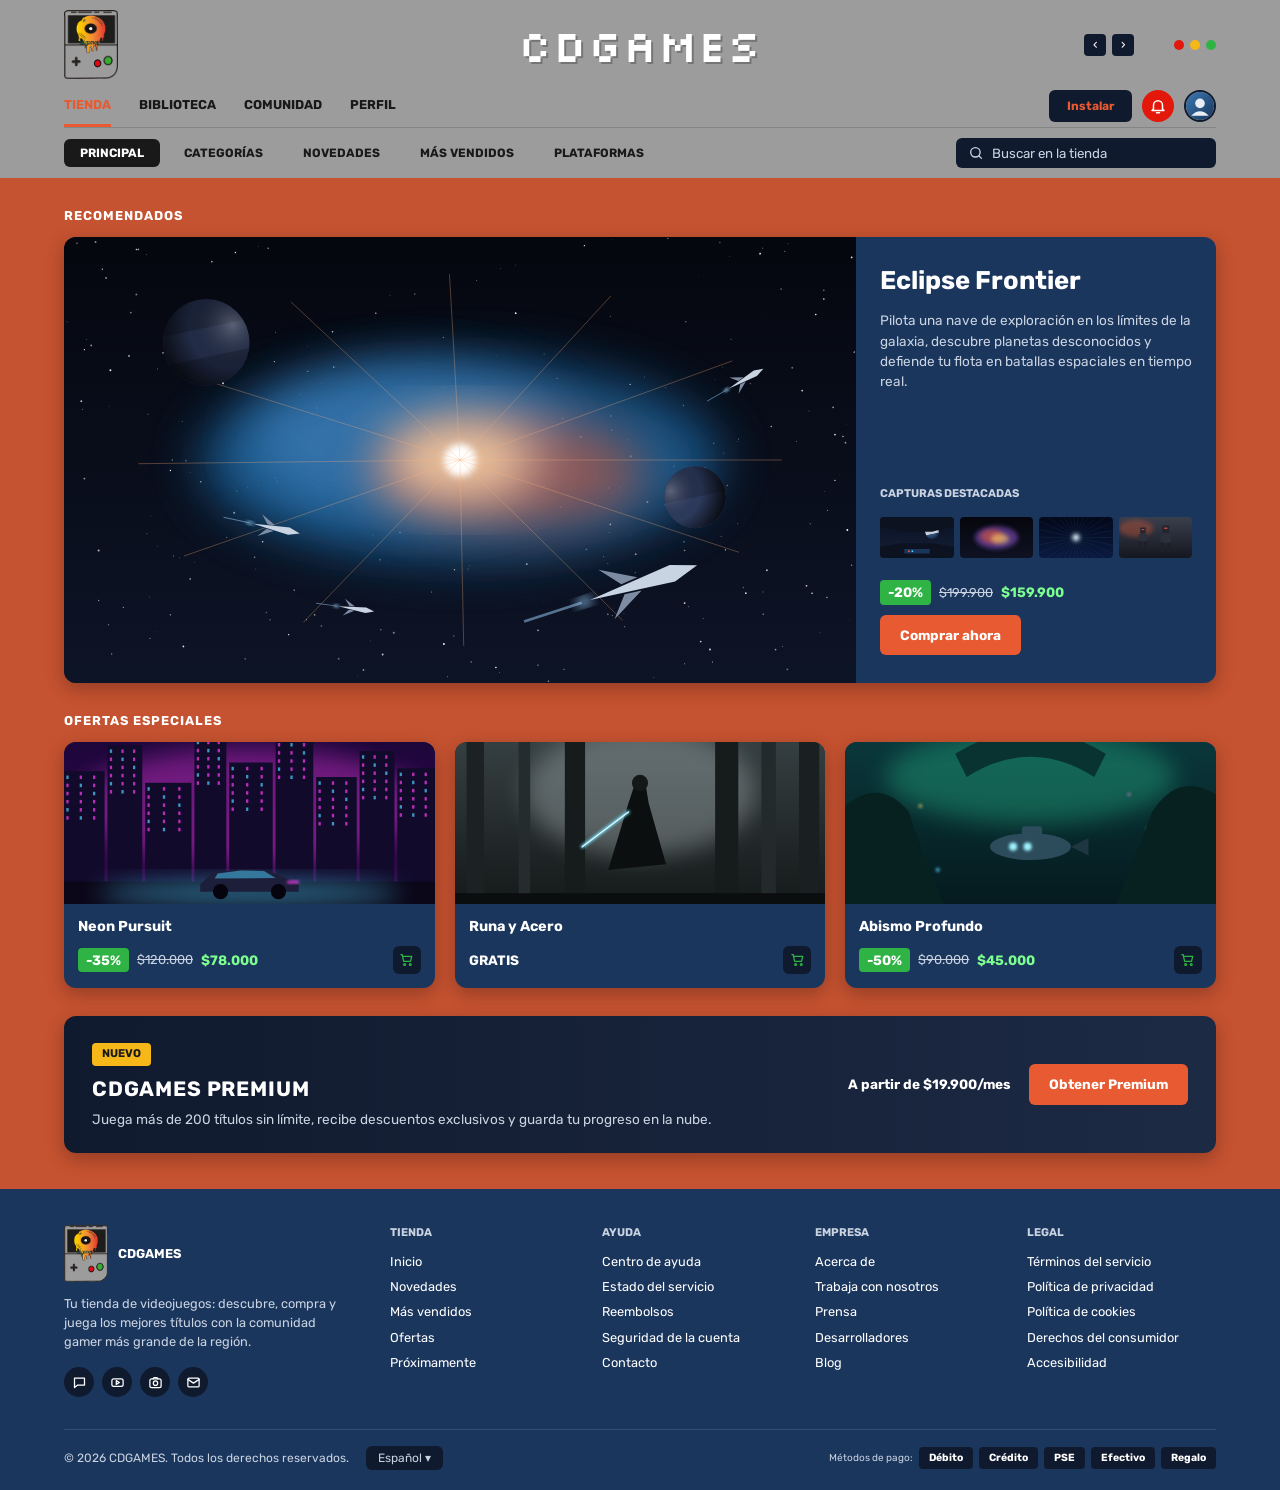
==== index.html @ 0717d4e6 "proyecto final" ====
<!DOCTYPE html>
<html lang="es">
<head>
  <meta charset="UTF-8">
  <!-- Esta línea hace que la página se adapte al ancho del celular -->
  <meta name="viewport" content="width=device-width, initial-scale=1.0">
  <title>CDGAMES | Tienda</title>
  <meta name="description" content="CDGAMES: tienda de videojuegos con ofertas, novedades y suscripción Premium.">
  <link rel="icon" href="img/logo-cdgames-peq.png">
  <link rel="stylesheet" href="css/estilos.css">
</head>
<body>

  <!-- ============ ENCABEZADO ============ -->
  <header class="encabezado">
    <div class="contenedor">
      <div class="encabezado-superior">
        <a class="logo" href="index.html" title="Ir al inicio">
          <img src="img/logo-cdgames-peq.png" alt="Logo de CD Games: consola portátil con un disco que se derrite">
        </a>
        <p class="marca">CDGAMES</p>
        <div class="controles" aria-hidden="true">
          <div class="flechas"><span>&lsaquo;</span><span>&rsaquo;</span></div>
          <div class="puntos"><span></span><span></span><span></span></div>
        </div>
      </div>

      <nav class="barra-menu" aria-label="Menú principal">
        <ul class="menu">
          <li><a class="activo" href="index.html">Tienda</a></li>
          <li><a href="biblioteca.html">Biblioteca</a></li>
          <li><a href="#comunidad">Comunidad</a></li>
          <li><a href="#perfil">Perfil</a></li>
        </ul>
        <div class="usuario">
          <a class="boton boton-oscuro" href="#instalar">Instalar</a>
          <span class="notificacion" title="Notificaciones">
            <svg class="icono" viewBox="0 0 24 24"><path d="M6 16v-5a6 6 0 0 1 12 0v5l2 2H4z"/><path d="M10 21h4"/></svg>
          </span>
          <img class="avatar" src="img/avatar.svg" alt="Foto de perfil">
        </div>
      </nav>

      <div class="submenu">
        <ul>
          <li><a class="activo" href="index.html">Principal</a></li>
          <li><a href="#categorias">Categorías</a></li>
          <li><a href="#novedades">Novedades</a></li>
          <li><a href="#ofertas">Más vendidos</a></li>
          <li><a href="#plataformas">Plataformas</a></li>
        </ul>
        <form class="buscador" role="search">
          <svg class="icono" viewBox="0 0 24 24"><circle cx="11" cy="11" r="7"/><path d="m20 20-3.5-3.5"/></svg>
          <input type="search" placeholder="Buscar en la tienda" aria-label="Buscar en la tienda">
        </form>
      </div>
    </div>
  </header>

  <!-- ============ CONTENIDO PRINCIPAL ============ -->
  <main class="contenedor">

    <!-- Juego recomendado -->
    <section>
      <h2 class="etiqueta-seccion">Recomendados</h2>
      <article class="destacado tarjeta">
        <img src="img/eclipse-portada.svg" alt="Naves espaciales frente a una explosión de luz azul y naranja">
        <div class="destacado-info">
          <h1>Eclipse Frontier</h1>
          <p>Pilota una nave de exploración en los límites de la galaxia, descubre planetas desconocidos y defiende tu flota en batallas espaciales en tiempo real.</p>
          <h2>Capturas destacadas</h2>
          <div class="capturas">
            <img src="img/cap-cabina.svg" alt="Cabina de la nave">
            <img src="img/cap-nebulosa.svg" alt="Nebulosa de colores">
            <img src="img/cap-salto.svg" alt="Salto a la velocidad de la luz">
            <img src="img/cap-mechas.svg" alt="Robots de combate">
          </div>
          <div class="compra">
            <div class="precio">
              <span class="descuento">-20%</span>
              <del>$199.900</del>
              <strong>$159.900</strong>
            </div>
            <a class="boton boton-naranja" href="juego.html">Comprar ahora</a>
          </div>
        </div>
      </article>
    </section>

    <!-- Ofertas -->
    <section id="ofertas">
      <h2 class="etiqueta-seccion">Ofertas especiales</h2>
      <div class="ofertas">
        <article class="juego tarjeta">
          <a href="juego.html"><img src="img/neon-pursuit.svg" alt="Auto deportivo en una ciudad con luces de neón"></a>
          <div class="juego-info">
            <h3>Neon Pursuit</h3>
            <div class="juego-pie">
              <div class="precio"><span class="descuento">-35%</span><del>$120.000</del><strong>$78.000</strong></div>
              <a class="carrito" href="juego.html" title="Agregar al carrito">
                <svg class="icono" viewBox="0 0 24 24"><path d="M3 4h2l2.4 11h11l2-8H6.5"/><circle cx="9" cy="20" r="1.5"/><circle cx="18" cy="20" r="1.5"/></svg>
              </a>
            </div>
          </div>
        </article>

        <article class="juego tarjeta">
          <a href="juego.html"><img src="img/runa-acero.svg" alt="Caballero con espada brillante en un bosque oscuro"></a>
          <div class="juego-info">
            <h3>Runa y Acero</h3>
            <div class="juego-pie">
              <span class="gratis">GRATIS</span>
              <a class="carrito" href="juego.html" title="Agregar al carrito">
                <svg class="icono" viewBox="0 0 24 24"><path d="M3 4h2l2.4 11h11l2-8H6.5"/><circle cx="9" cy="20" r="1.5"/><circle cx="18" cy="20" r="1.5"/></svg>
              </a>
            </div>
          </div>
        </article>

        <article class="juego tarjeta">
          <a href="juego.html"><img src="img/abismo-profundo.svg" alt="Submarino explorando una cueva submarina con luces verdes"></a>
          <div class="juego-info">
            <h3>Abismo Profundo</h3>
            <div class="juego-pie">
              <div class="precio"><span class="descuento">-50%</span><del>$90.000</del><strong>$45.000</strong></div>
              <a class="carrito" href="juego.html" title="Agregar al carrito">
                <svg class="icono" viewBox="0 0 24 24"><path d="M3 4h2l2.4 11h11l2-8H6.5"/><circle cx="9" cy="20" r="1.5"/><circle cx="18" cy="20" r="1.5"/></svg>
              </a>
            </div>
          </div>
        </article>
      </div>
    </section>

    <!-- Suscripción Premium -->
    <section class="premium">
      <div>
        <span class="insignia">Nuevo</span>
        <h2>CDGAMES PREMIUM</h2>
        <p>Juega más de 200 títulos sin límite, recibe descuentos exclusivos y guarda tu progreso en la nube.</p>
      </div>
      <div class="premium-precio">
        <span>A partir de $19.900/mes</span>
        <a class="boton boton-naranja" href="#premium">Obtener Premium</a>
      </div>
    </section>

  </main>

  <!-- ============ PIE DE PÁGINA ============ -->
  <footer class="pie">
    <div class="contenedor">
      <div class="pie-columnas">
        <div>
          <div class="pie-marca">
            <img src="img/logo-cdgames-peq.png" alt="Logo de CD Games">
            <span>CDGAMES</span>
          </div>
          <p>Tu tienda de videojuegos: descubre, compra y juega los mejores títulos con la comunidad gamer más grande de la región.</p>
          <div class="redes">
            <a href="#comunidad" title="Chat de la comunidad"><svg class="icono" viewBox="0 0 24 24"><path d="M4 5h16v11H9l-5 4z"/></svg></a>
            <a href="#videos" title="Videos"><svg class="icono" viewBox="0 0 24 24"><rect x="3" y="6" width="18" height="12" rx="3"/><path d="m10 9 5 3-5 3z"/></svg></a>
            <a href="#fotos" title="Fotos"><svg class="icono" viewBox="0 0 24 24"><rect x="3" y="6" width="18" height="14" rx="3"/><circle cx="12" cy="13" r="3.5"/><path d="M8 6l2-2h4l2 2"/></svg></a>
            <a href="#correo" title="Correo"><svg class="icono" viewBox="0 0 24 24"><rect x="3" y="5" width="18" height="14" rx="2"/><path d="m3 7 9 6 9-6"/></svg></a>
          </div>
        </div>
        <div>
          <h3>Tienda</h3>
          <ul>
            <li><a href="index.html">Inicio</a></li>
            <li><a href="#novedades">Novedades</a></li>
            <li><a href="#ofertas">Más vendidos</a></li>
            <li><a href="#ofertas">Ofertas</a></li>
            <li><a href="#proximamente">Próximamente</a></li>
          </ul>
        </div>
        <div>
          <h3>Ayuda</h3>
          <ul>
            <li><a href="#ayuda">Centro de ayuda</a></li>
            <li><a href="#estado">Estado del servicio</a></li>
            <li><a href="#reembolsos">Reembolsos</a></li>
            <li><a href="#seguridad">Seguridad de la cuenta</a></li>
            <li><a href="#contacto">Contacto</a></li>
          </ul>
        </div>
        <div>
          <h3>Empresa</h3>
          <ul>
            <li><a href="#acerca">Acerca de</a></li>
            <li><a href="#empleo">Trabaja con nosotros</a></li>
            <li><a href="#prensa">Prensa</a></li>
            <li><a href="#desarrolladores">Desarrolladores</a></li>
            <li><a href="#blog">Blog</a></li>
          </ul>
        </div>
        <div>
          <h3>Legal</h3>
          <ul>
            <li><a href="#terminos">Términos del servicio</a></li>
            <li><a href="#privacidad">Política de privacidad</a></li>
            <li><a href="#cookies">Política de cookies</a></li>
            <li><a href="#consumidor">Derechos del consumidor</a></li>
            <li><a href="#accesibilidad">Accesibilidad</a></li>
          </ul>
        </div>
      </div>
      <div class="pie-inferior">
        <p>© 2026 CDGAMES. Todos los derechos reservados. <span class="idioma">Español ▾</span></p>
        <div class="pagos">
          <small>Métodos de pago:</small>
          <span>Débito</span><span>Crédito</span><span>PSE</span><span>Efectivo</span><span>Regalo</span>
        </div>
      </div>
    </div>
  </footer>

</body>
</html>
---- css/estilos.css ----
/* =====================================================================
   CDGAMES – Hoja de estilos
   Un solo archivo CSS para las tres páginas (index, juego y biblioteca).
   Orden: 1) variables  2) base  3) encabezado  4) contenido de cada página
          5) pie de página  6) diseño adaptable (responsive)
   ===================================================================== */

/* ---------- 0. TIPOGRAFÍAS (incluidas en la carpeta fuentes, funcionan sin internet) ---------- */
@font-face {
  font-family: 'Silkscreen';
  src: url('../fuentes/Silkscreen-400.woff2') format('woff2');
  font-weight: 400;
  font-display: swap;
}

@font-face {
  font-family: 'Rubik';
  src: url('../fuentes/Rubik-400.woff2') format('woff2');
  font-weight: 400;
  font-display: swap;
}

@font-face {
  font-family: 'Rubik';
  src: url('../fuentes/Rubik-500.woff2') format('woff2');
  font-weight: 500;
  font-display: swap;
}

@font-face {
  font-family: 'Rubik';
  src: url('../fuentes/Rubik-700.woff2') format('woff2');
  font-weight: 700;
  font-display: swap;
}

/* ---------- 1. VARIABLES: la paleta de colores en un solo lugar ---------- */
:root {
  --azul: #1b365d;          /* azul marino: tarjetas y pie de página */
  --azul-claro: #3b79b2;    /* azul de apoyo: detalles y bordes */
  --azul-noche: #101a2e;    /* azul casi negro: botones oscuros y banner premium */
  --naranja-fondo: #c55230; /* naranja quemado: fondo del contenido */
  --naranja: #e85a31;       /* naranja vivo: botones y elemento activo */
  --gris: #9d9c9c;          /* gris del cuerpo de la consola del logo: encabezado */
  --negro: #191919;         /* negro de la pantalla del logo */
  --amarillo: #f6b819;      /* amarillo del disco del logo: etiquetas */
  --rojo: #e3170a;          /* rojo del botón de la consola */
  --verde: #2fb344;         /* verde del botón de la consola: descuentos y "en línea" */
  --blanco: #ffffff;
  --texto-suave: #c9d3e1;   /* texto secundario sobre azul */

  --radio: 12px;            /* esquinas redondeadas de las tarjetas */
  --sombra: 0 6px 18px rgba(0, 0, 0, 0.25);
  --fuente: 'Rubik', 'Segoe UI', Arial, sans-serif;
  --fuente-pixel: 'Silkscreen', 'Courier New', monospace;
}

/* ---------- 2. BASE ---------- */
* {
  box-sizing: border-box;   /* el ancho incluye el relleno y el borde */
  margin: 0;
  padding: 0;
}

body {
  font-family: var(--fuente);
  color: var(--blanco);
  background-color: var(--naranja-fondo);
  line-height: 1.5;
}

img {
  display: block;
  max-width: 100%;          /* las imágenes nunca se salen de su contenedor */
}

a {
  color: inherit;
  text-decoration: none;
}

ul {
  list-style: none;
}

/* Contenedor: centra el contenido y limita su ancho en pantallas grandes */
.contenedor {
  width: 100%;
  max-width: 1200px;
  margin: 0 auto;
  padding: 0 24px;
}

/* Títulos pequeños en mayúsculas ("RECOMENDADOS", "OFERTAS ESPECIALES"...) */
.etiqueta-seccion {
  font-size: 0.8rem;
  font-weight: 700;
  letter-spacing: 0.08em;
  text-transform: uppercase;
  margin: 28px 0 12px;
}

/* Botones */
.boton {
  display: inline-flex;
  align-items: center;
  justify-content: center;
  gap: 8px;
  padding: 10px 20px;
  border: none;
  border-radius: 6px;
  font-family: var(--fuente);
  font-weight: 700;
  font-size: 0.85rem;
  cursor: pointer;
  transition: transform 0.15s, filter 0.15s;
}

.boton:hover {
  transform: translateY(-2px);
  filter: brightness(1.1);
}

.boton-naranja {
  background-color: var(--naranja);
  color: var(--blanco);
}

.boton-oscuro {
  background-color: var(--azul-noche);
  color: var(--naranja);
}

/* Etiqueta verde de descuento y precio */
.precio {
  display: flex;
  align-items: center;
  gap: 8px;
  font-size: 0.85rem;
}

.descuento {
  background-color: var(--verde);
  color: var(--blanco);
  font-weight: 700;
  padding: 2px 8px;
  border-radius: 4px;
}

.precio del {
  color: var(--texto-suave);
  font-size: 0.8rem;
}

.precio strong {
  color: #7dff8f;
}

/* Etiqueta amarilla ("NUEVO", "RECOMENDADO PARA TI") */
.insignia {
  display: inline-block;
  background-color: var(--amarillo);
  color: var(--negro);
  font-size: 0.7rem;
  font-weight: 700;
  text-transform: uppercase;
  padding: 3px 10px;
  border-radius: 4px;
}

/* Tarjeta azul reutilizable */
.tarjeta {
  background-color: var(--azul);
  border-radius: var(--radio);
  box-shadow: var(--sombra);
  overflow: hidden;         /* recorta la imagen con las esquinas redondeadas */
}

/* Íconos SVG dentro del texto */
.icono {
  width: 18px;
  height: 18px;
  fill: none;
  stroke: currentColor;
  stroke-width: 2;
  stroke-linecap: round;
  stroke-linejoin: round;
}

/* ---------- 3. ENCABEZADO (igual en las tres páginas) ---------- */
.encabezado {
  background-color: var(--gris);
}

.encabezado-superior {
  display: grid;
  grid-template-columns: 1fr auto 1fr;   /* logo | marca centrada | controles */
  align-items: center;
  padding-top: 10px;
}

.logo img {
  width: 54px;
}

.marca {
  font-family: var(--fuente-pixel);
  font-size: 2.8rem;
  line-height: 1.1;
  color: var(--blanco);
  letter-spacing: 0.02em;
  text-shadow: 2px 2px 0 rgba(0, 0, 0, 0.25);
}

.controles {
  display: flex;
  justify-content: flex-end;
  align-items: center;
  gap: 40px;
}

.flechas {
  display: flex;
  gap: 6px;
}

.flechas span {
  width: 22px;
  height: 22px;
  border-radius: 4px;
  background-color: var(--azul-noche);
  color: var(--blanco);
  font-size: 0.8rem;
  display: grid;
  place-items: center;
}

/* Los tres puntos de colores son los botones del logo (rojo, amarillo, verde) */
.puntos {
  display: flex;
  gap: 6px;
}

.puntos span {
  width: 10px;
  height: 10px;
  border-radius: 50%;
}

.puntos span:nth-child(1) { background-color: var(--rojo); }
.puntos span:nth-child(2) { background-color: var(--amarillo); }
.puntos span:nth-child(3) { background-color: var(--verde); }

/* Menú principal */
.barra-menu {
  display: flex;
  justify-content: space-between;
  align-items: center;
  gap: 16px;
  padding: 6px 0 0;
  border-bottom: 1px solid rgba(0, 0, 0, 0.15);
}

.menu {
  display: flex;
  gap: 28px;
}

.menu a {
  display: block;
  padding: 10px 0;
  font-size: 0.8rem;
  font-weight: 700;
  text-transform: uppercase;
  color: var(--negro);
  border-bottom: 3px solid transparent;
}

.menu a:hover,
.menu a.activo {
  color: var(--naranja);
  border-bottom-color: var(--naranja);   /* línea naranja bajo la página actual */
}

.usuario {
  display: flex;
  align-items: center;
  gap: 10px;
}

.usuario .boton {
  padding: 7px 18px;
  font-size: 0.75rem;
}

.notificacion {
  width: 32px;
  height: 32px;
  border-radius: 50%;
  background-color: var(--rojo);
  display: grid;
  place-items: center;
  color: var(--blanco);
}

.avatar {
  width: 32px;
  height: 32px;
  border-radius: 50%;
  border: 2px solid var(--azul-noche);
}

/* Submenú con buscador (tienda y detalle del juego) */
.submenu {
  display: flex;
  justify-content: space-between;
  align-items: center;
  gap: 16px;
  padding: 10px 0;
}

.submenu ul {
  display: flex;
  gap: 8px;
}

.submenu a {
  display: block;
  padding: 5px 16px;
  border-radius: 6px;
  font-size: 0.75rem;
  font-weight: 700;
  text-transform: uppercase;
  color: var(--negro);
}

.submenu a:hover {
  background-color: rgba(0, 0, 0, 0.1);
}

.submenu a.activo {
  background-color: var(--negro);
  color: var(--blanco);
}

.buscador {
  display: flex;
  align-items: center;
  gap: 8px;
  background-color: var(--azul-noche);
  color: var(--texto-suave);
  border-radius: 6px;
  padding: 6px 12px;
  width: 260px;
}

.buscador input {
  background: transparent;
  border: none;
  outline: none;
  color: var(--blanco);
  font-family: var(--fuente);
  width: 100%;
}

.buscador input::placeholder {
  color: var(--texto-suave);
}

/* ---------- 4A. PÁGINA DE INICIO (TIENDA) ---------- */
.destacado {
  display: grid;
  grid-template-columns: 2.2fr 1fr;      /* imagen grande | información */
}

.destacado > img {
  width: 100%;
  height: 100%;
  min-height: 320px;
  object-fit: cover;
}

.destacado-info {
  display: flex;
  flex-direction: column;
  gap: 14px;
  padding: 28px 24px;
}

.destacado-info h1 {
  font-size: 1.6rem;
  line-height: 1.2;
}

.destacado-info p {
  font-size: 0.85rem;
  color: var(--texto-suave);
}

.destacado-info h2 {
  margin-top: auto;                      /* empuja las capturas hacia abajo */
  font-size: 0.7rem;
  text-transform: uppercase;
  color: var(--texto-suave);
}

.capturas {
  display: grid;
  grid-template-columns: repeat(4, 1fr);
  gap: 6px;
}

.capturas img {
  aspect-ratio: 16 / 9;
  object-fit: cover;
  border-radius: 4px;
}

.compra {
  display: flex;
  justify-content: space-between;
  align-items: center;
  flex-wrap: wrap;
  gap: 10px;
  margin-top: 8px;
}

/* Rejilla de ofertas: 3 columnas en computador */
.ofertas {
  display: grid;
  grid-template-columns: repeat(3, 1fr);
  gap: 20px;
}

.juego img {
  width: 100%;
  aspect-ratio: 16 / 7;
  object-fit: cover;
}

.juego-info {
  padding: 12px 14px 14px;
}

.juego-info h3 {
  font-size: 0.9rem;
  margin-bottom: 8px;
}

.juego-pie {
  display: flex;
  justify-content: space-between;
  align-items: center;
}

.gratis {
  font-weight: 700;
  font-size: 0.85rem;
}

.carrito {
  width: 28px;
  height: 28px;
  border-radius: 6px;
  background-color: var(--azul-noche);
  display: grid;
  place-items: center;
  color: var(--verde);
}

.carrito .icono {
  width: 15px;
  height: 15px;
}

/* Banner de suscripción */
.premium {
  display: flex;
  justify-content: space-between;
  align-items: center;
  gap: 20px;
  flex-wrap: wrap;
  margin: 28px 0 36px;
  padding: 24px 28px;
  border-radius: var(--radio);
  background: linear-gradient(90deg, var(--azul-noche), #1d2a44);
  box-shadow: var(--sombra);
}

.premium h2 {
  font-size: 1.3rem;
  letter-spacing: 0.04em;
  margin: 8px 0 4px;
}

.premium p {
  font-size: 0.85rem;
  color: var(--texto-suave);
}

.premium-precio {
  display: flex;
  align-items: center;
  gap: 18px;
  font-weight: 700;
  font-size: 0.85rem;
}

/* ---------- 4B. PÁGINA DEL JUEGO ---------- */
.detalle {
  display: grid;
  grid-template-columns: 2fr 1fr;        /* contenido | columna de compra */
  gap: 28px;
  padding-top: 24px;       /* solo arriba y abajo: los lados los da .contenedor */
  padding-bottom: 40px;
}

.detalle h1 {
  font-size: 2rem;
  line-height: 1.2;
}

.etiquetas {
  display: flex;
  flex-wrap: wrap;
  gap: 6px;
  margin: 10px 0 20px;
}

.etiquetas li {
  background-color: var(--azul);
  font-size: 0.7rem;
  padding: 2px 10px;
  border-radius: 4px;
}

.imagen-principal {
  width: 100%;
  aspect-ratio: 2 / 1;
  object-fit: cover;
  border-radius: var(--radio);
  box-shadow: var(--sombra);
}

.galeria {
  display: grid;
  grid-template-columns: repeat(5, 1fr);
  gap: 10px;
  margin-top: 12px;
}

.galeria img {
  aspect-ratio: 16 / 9;
  object-fit: cover;
  border-radius: 6px;
  border: 2px solid transparent;
}

.galeria img:hover {
  border-color: var(--amarillo);
}

.texto-juego {
  font-size: 0.9rem;
}

/* Tabla de requisitos */
.requisitos {
  width: 100%;
  border-collapse: separate;
  border-spacing: 0 4px;                 /* separa las filas como en el diseño */
  font-size: 0.85rem;
}

.requisitos th,
.requisitos td {
  background-color: var(--azul);
  padding: 8px 12px;
}

.requisitos th {
  text-align: left;
  border-radius: 4px 0 0 4px;
}

.requisitos td {
  text-align: right;
  color: var(--texto-suave);
  border-radius: 0 4px 4px 0;
}

.comentario {
  padding: 16px;
}

.comentario-cabecera {
  display: flex;
  justify-content: space-between;
  align-items: center;
  margin-bottom: 8px;
}

.autor {
  display: flex;
  align-items: center;
  gap: 10px;
  font-weight: 700;
  font-size: 0.85rem;
}

.autor img {
  width: 28px;
  border-radius: 50%;
}

.recomendado {
  color: #7dff8f;
  font-size: 0.8rem;
  font-weight: 700;
}

.comentario p {
  font-size: 0.85rem;
  color: var(--texto-suave);
}

.lateral {
  display: flex;
  flex-direction: column;
  gap: 18px;
}

.lateral > img {
  border-radius: var(--radio);
  aspect-ratio: 2 / 1;
  object-fit: cover;
  box-shadow: var(--sombra);
}

.panel {
  padding: 18px;
  display: flex;
  flex-direction: column;
  gap: 12px;
}

.panel .insignia {
  align-self: flex-start;  /* la etiqueta mide solo lo que mide su texto */
}

.panel h2 {
  font-size: 1.05rem;
}

.panel p {
  font-size: 0.8rem;
  color: var(--texto-suave);
}

.panel .boton {
  width: 100%;
  padding: 12px;
}

.disponible {
  text-align: center;
  color: #7dff8f;
  font-size: 0.75rem;
}

.panel h3 {
  font-size: 0.75rem;
  text-transform: uppercase;
}

.amigos {
  display: flex;
  align-items: center;
  gap: 6px;
  font-size: 0.8rem;
  color: var(--texto-suave);
}

.amigos img {
  width: 28px;
  border-radius: 50%;
}

.en-linea {
  width: 8px;
  height: 8px;
  border-radius: 50%;
  background-color: var(--verde);
}

/* ---------- 4C. PÁGINA DE BIBLIOTECA ---------- */
.biblioteca {
  display: grid;
  grid-template-columns: 240px 1fr;      /* menú lateral | contenido */
  min-height: 640px;
}

.barra-lateral {
  background-color: var(--gris);
  padding: 16px;
  color: var(--negro);
}

.barra-lateral .buscador {
  width: 100%;
  margin-bottom: 12px;
}

.barra-lateral h2 {
  font-size: 0.7rem;
  text-transform: uppercase;
  margin: 14px 0 8px;
}

.filtro {
  font-size: 0.8rem;
}

.lista-juegos a {
  display: flex;
  align-items: center;
  gap: 10px;
  padding: 6px 10px;
  border-radius: 6px;
  font-size: 0.8rem;
  font-weight: 700;
}

.lista-juegos a:hover {
  background-color: rgba(0, 0, 0, 0.1);
}

.lista-juegos a.activo {
  background-color: var(--azul-noche);
  color: var(--blanco);
}

.miniatura {
  width: 18px;
  height: 18px;
  border-radius: 4px;
  object-fit: cover;
}

.estado {
  margin-left: auto;                     /* empuja el punto al extremo derecho */
  width: 8px;
  height: 8px;
  border-radius: 50%;
  background-color: var(--verde);
}

.estado.actualizar {
  background-color: var(--azul-claro);
}

.portada-juego {
  position: relative;
  min-height: 300px;
  padding: 32px;
  display: flex;
  flex-direction: column;
  justify-content: space-between;
  /* degradado oscuro encima de la imagen para que el texto se lea */
  background: linear-gradient(90deg, rgba(10, 15, 26, 0.85), rgba(10, 15, 26, 0.2)),
              url('../img/biblioteca-cabina.svg') center / cover;
}

.portada-juego h1 {
  font-size: 2rem;
}

.portada-juego .etiquetas li {
  background-color: rgba(255, 255, 255, 0.15);
}

.jugar {
  display: flex;
  align-items: center;
  flex-wrap: wrap;
  gap: 28px;
}

.jugar .boton {
  padding: 12px 36px;
  font-size: 1rem;
}

.estadistica {
  font-size: 0.75rem;
  color: var(--texto-suave);
}

.estadistica strong {
  display: block;
  color: var(--blanco);
}

.ajustes {
  position: absolute;
  right: 24px;
  bottom: 24px;
  width: 36px;
  height: 36px;
  border-radius: 6px;
  background-color: rgba(255, 255, 255, 0.12);
  display: grid;
  place-items: center;
}

.biblioteca-contenido {
  display: grid;
  grid-template-columns: 1.6fr 1fr;
  gap: 24px;
  padding: 0 24px 32px;
  align-items: start;
}

.noticia img {
  width: 100%;
  aspect-ratio: 4 / 1;
  object-fit: cover;
}

.noticia-texto {
  padding: 14px 16px 16px;
}

.noticia-texto span {
  color: var(--naranja);
  font-size: 0.7rem;
  font-weight: 700;
  text-transform: uppercase;
}

.noticia-texto h3 {
  font-size: 0.95rem;
  margin: 4px 0;
}

.noticia-texto p {
  font-size: 0.8rem;
  color: var(--texto-suave);
}

.logros {
  display: flex;
  flex-direction: column;
  gap: 12px;
}

.logro {
  display: flex;
  align-items: center;
  gap: 12px;
  padding: 12px;
}

.logro-icono {
  flex-shrink: 0;
  width: 40px;
  height: 40px;
  border-radius: 8px;
  display: grid;
  place-items: center;
  color: var(--negro);
}

.logro h3 {
  font-size: 0.85rem;
}

.logro p {
  font-size: 0.75rem;
  color: var(--texto-suave);
}

/* ---------- 5. PIE DE PÁGINA ---------- */
.pie {
  background-color: var(--azul);
  padding-top: 36px;
  font-size: 0.8rem;
}

.pie-columnas {
  display: grid;
  grid-template-columns: 1.6fr repeat(4, 1fr);   /* marca + 4 columnas de enlaces */
  gap: 24px;
}

.pie-marca {
  display: flex;
  align-items: center;
  gap: 10px;
  font-weight: 700;
  margin-bottom: 12px;
}

.pie-marca img {
  width: 44px;
}

.pie-columnas p {
  color: var(--texto-suave);
  max-width: 280px;
}

.redes {
  display: flex;
  gap: 8px;
  margin-top: 16px;
}

.redes a {
  width: 30px;
  height: 30px;
  border-radius: 50%;
  background-color: var(--azul-noche);
  display: grid;
  place-items: center;
}

.redes a:hover {
  background-color: var(--naranja);
}

.redes .icono {
  width: 15px;
  height: 15px;
}

.pie h3 {
  font-size: 0.7rem;
  text-transform: uppercase;
  color: var(--texto-suave);
  margin-bottom: 10px;
}

.pie li {
  margin-bottom: 6px;
}

.pie li a:hover {
  color: var(--naranja);
}

.pie-inferior {
  display: flex;
  justify-content: space-between;
  align-items: center;
  flex-wrap: wrap;
  gap: 12px;
  margin-top: 32px;
  padding: 16px 0 20px;
  border-top: 1px solid rgba(255, 255, 255, 0.12);
  color: var(--texto-suave);
  font-size: 0.75rem;
}

.idioma {
  display: inline-block;
  margin-left: 14px;
  padding: 3px 12px;
  border-radius: 6px;
  background-color: var(--azul-noche);
}

.pagos {
  display: flex;
  align-items: center;
  flex-wrap: wrap;
  gap: 6px;
}

.pagos span {
  padding: 3px 10px;
  border-radius: 4px;
  background-color: var(--azul-noche);
  color: var(--blanco);
  font-weight: 700;
  font-size: 0.65rem;
}

/* ---------- 6. DISEÑO ADAPTABLE (RESPONSIVE) ---------- */

/* Tabletas y portátiles pequeños: menos de 900 px de ancho */
@media (max-width: 900px) {
  .destacado,
  .detalle,
  .biblioteca-contenido {
    grid-template-columns: 1fr;          /* todo en una sola columna */
  }

  .destacado > img {
    min-height: 220px;
  }

  .ofertas {
    grid-template-columns: repeat(2, 1fr);
  }

  .pie-columnas {
    grid-template-columns: repeat(2, 1fr);
  }

  .pie-columnas > div:first-child {
    grid-column: 1 / -1;                 /* la marca ocupa toda la fila */
  }

  .biblioteca {
    grid-template-columns: minmax(0, 1fr);   /* minmax(0, …) evita que la lista estire la página */
  }

  .lista-juegos {
    display: flex;                       /* la lista se vuelve una fila deslizable */
    overflow-x: auto;
    gap: 6px;
  }

  .lista-juegos a {
    white-space: nowrap;
  }

  .controles .flechas {
    display: none;
  }
}

/* Celulares: menos de 600 px de ancho */
@media (max-width: 600px) {
  .contenedor {
    padding: 0 16px;
  }

  .encabezado-superior {
    grid-template-columns: auto 1fr auto;
    gap: 12px;
  }

  .logo img {
    width: 42px;
  }

  .marca {
    font-size: 1.6rem;
    text-align: center;
  }

  .barra-menu {
    flex-direction: column;
    align-items: stretch;
    gap: 6px;
  }

  .menu {
    gap: 18px;
    overflow-x: auto;                    /* si no cabe, se desliza con el dedo */
  }

  .usuario {
    justify-content: flex-end;
    padding-bottom: 8px;
  }

  .submenu {
    flex-direction: column;
    align-items: stretch;
  }

  .submenu ul {
    overflow-x: auto;
  }

  .submenu a {
    white-space: nowrap;
  }

  .buscador {
    width: 100%;
  }

  .ofertas {
    grid-template-columns: 1fr;          /* una tarjeta debajo de otra */
  }

  .galeria {
    grid-template-columns: repeat(3, 1fr);
  }

  .premium {
    padding: 20px;
  }

  .detalle h1,
  .portada-juego h1 {
    font-size: 1.5rem;
  }

  .portada-juego {
    padding: 20px;
  }

  .biblioteca-contenido {
    padding: 0 16px 24px;
  }

  .pie-columnas {
    grid-template-columns: 1fr 1fr;
  }

  .pie-inferior {
    flex-direction: column;
    align-items: flex-start;
  }
}
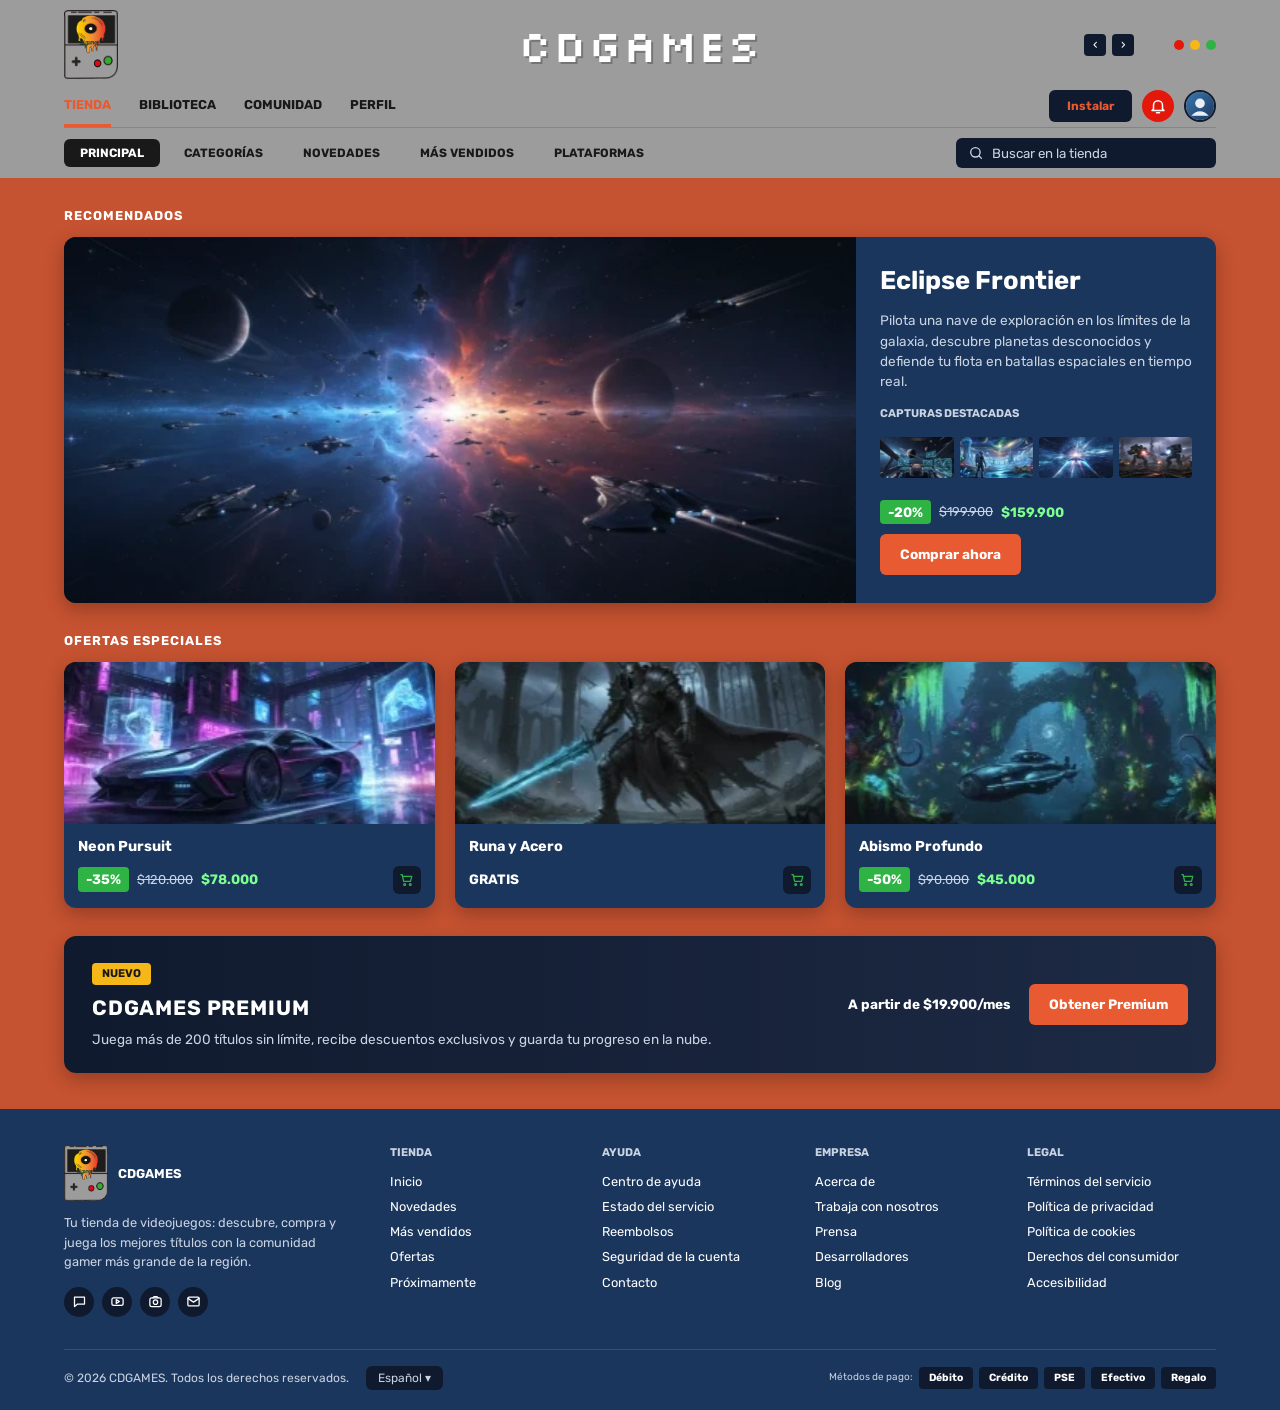
==== commit 66794c8e: "modificacion_imagenes" ====
--- a/index.html
+++ b/index.html
@@ -64,16 +64,16 @@
     <section>
       <h2 class="etiqueta-seccion">Recomendados</h2>
       <article class="destacado tarjeta">
-        <img src="img/eclipse-portada.svg" alt="Naves espaciales frente a una explosión de luz azul y naranja">
+        <img src="img/eclipse-portada.webp" alt="Naves espaciales frente a una explosión de luz azul y naranja">
         <div class="destacado-info">
           <h1>Eclipse Frontier</h1>
           <p>Pilota una nave de exploración en los límites de la galaxia, descubre planetas desconocidos y defiende tu flota en batallas espaciales en tiempo real.</p>
           <h2>Capturas destacadas</h2>
           <div class="capturas">
-            <img src="img/cap-cabina.svg" alt="Cabina de la nave">
-            <img src="img/cap-nebulosa.svg" alt="Nebulosa de colores">
-            <img src="img/cap-salto.svg" alt="Salto a la velocidad de la luz">
-            <img src="img/cap-mechas.svg" alt="Robots de combate">
+            <img src="img/cap-cabina.webp" alt="Cabina de la nave">
+            <img src="img/cap-nebulosa.webp" alt="Nebulosa de colores">
+            <img src="img/cap-salto.webp" alt="Salto a la velocidad de la luz">
+            <img src="img/cap-mechas.webp" alt="Robots de combate">
           </div>
           <div class="compra">
             <div class="precio">
@@ -92,7 +92,7 @@
       <h2 class="etiqueta-seccion">Ofertas especiales</h2>
       <div class="ofertas">
         <article class="juego tarjeta">
-          <a href="juego.html"><img src="img/neon-pursuit.svg" alt="Auto deportivo en una ciudad con luces de neón"></a>
+          <a href="juego.html"><img src="img/neon-pursuit.webp" alt="Auto deportivo en una ciudad con luces de neón"></a>
           <div class="juego-info">
             <h3>Neon Pursuit</h3>
             <div class="juego-pie">
@@ -105,7 +105,7 @@
         </article>
 
         <article class="juego tarjeta">
-          <a href="juego.html"><img src="img/runa-acero.svg" alt="Caballero con espada brillante en un bosque oscuro"></a>
+          <a href="juego.html"><img src="img/runa-acero.webp" alt="Caballero con espada brillante en un bosque oscuro"></a>
           <div class="juego-info">
             <h3>Runa y Acero</h3>
             <div class="juego-pie">
@@ -118,7 +118,7 @@
         </article>
 
         <article class="juego tarjeta">
-          <a href="juego.html"><img src="img/abismo-profundo.svg" alt="Submarino explorando una cueva submarina con luces verdes"></a>
+          <a href="juego.html"><img src="img/abismo-profundo.webp" alt="Submarino explorando una cueva submarina con luces verdes"></a>
           <div class="juego-info">
             <h3>Abismo Profundo</h3>
             <div class="juego-pie">
--- a/css/estilos.css
+++ b/css/estilos.css
@@ -768,7 +768,7 @@
   justify-content: space-between;
   /* degradado oscuro encima de la imagen para que el texto se lea */
   background: linear-gradient(90deg, rgba(10, 15, 26, 0.85), rgba(10, 15, 26, 0.2)),
-              url('../img/biblioteca-cabina.svg') center / cover;
+              url('../img/biblioteca-cabina.webp') center / cover;
 }
 
 .portada-juego h1 {
